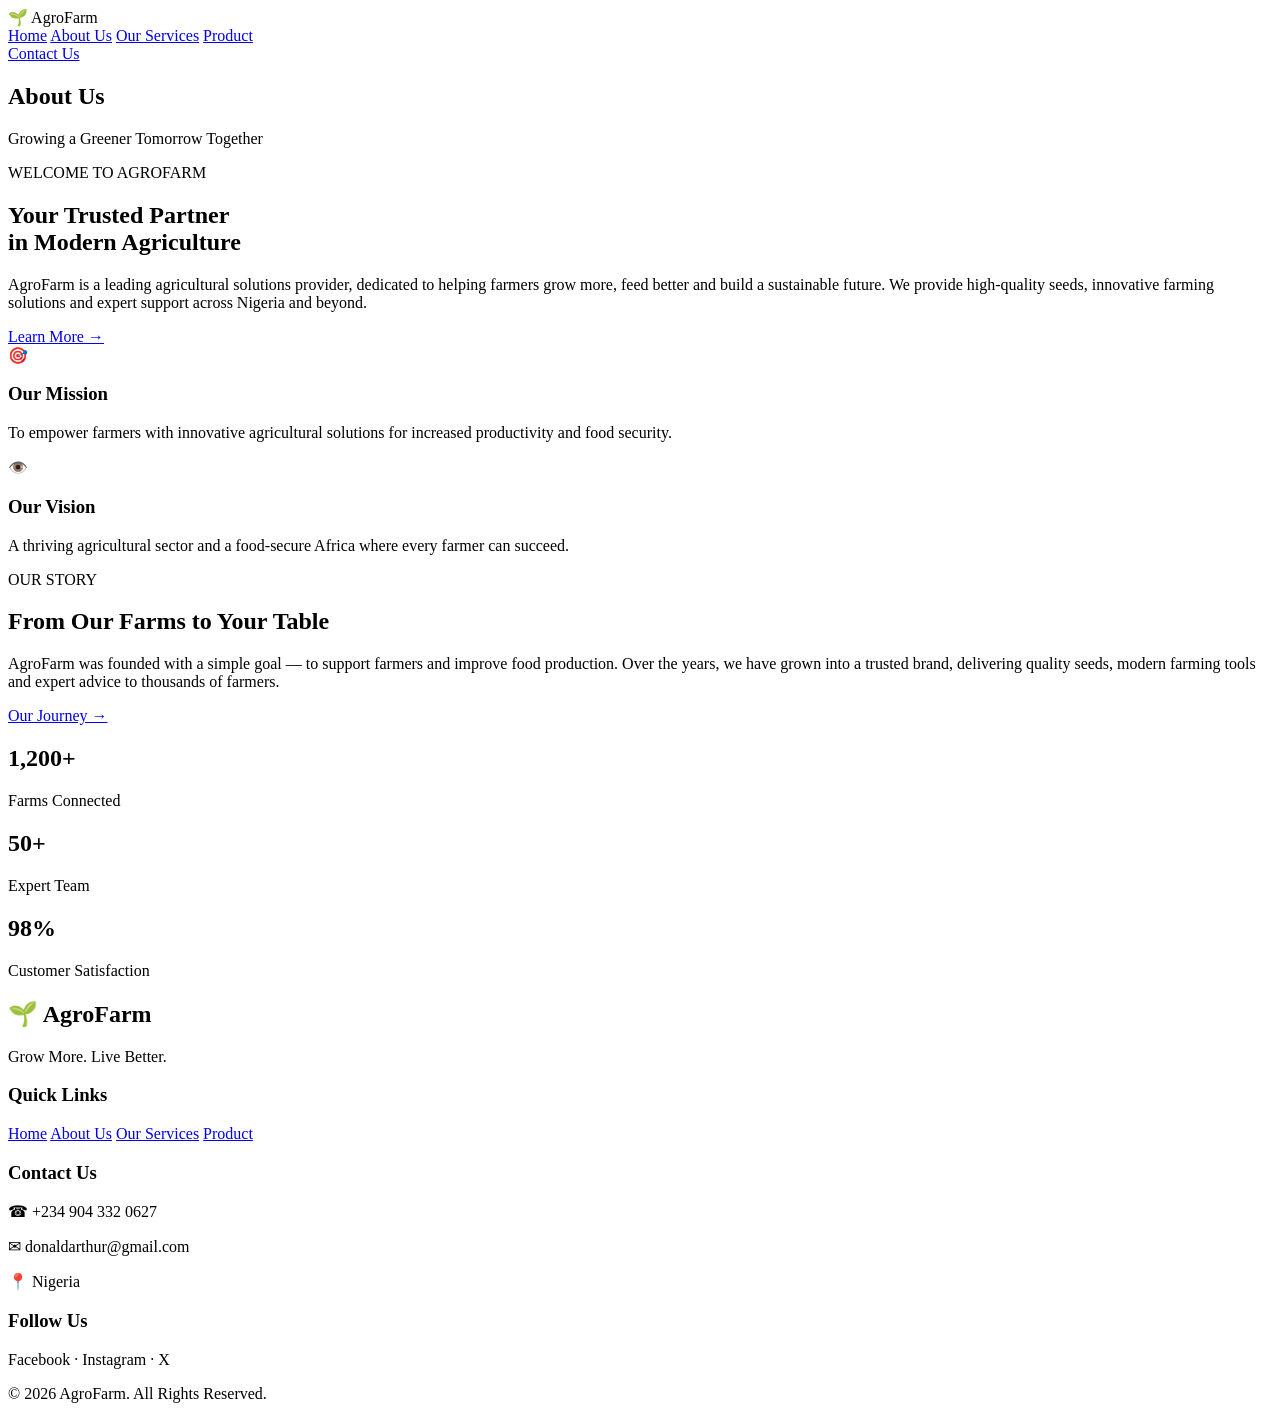
==== Aboutus.html @ b98b08c4 "made modifications" ====
<!DOCTYPE html>
<html lang="en">
<head>
    <meta charset="UTF-8">
    <meta name="viewport" content="width=device-width, initial-scale=1.0">
    <title>About Us - AgroFarm</title>
    <link rel="stylesheet" href="AboutUs.css">
    <script src="/AboutUs.js" defer></script>
</head>
<body>
    <nav class="navbar">
        <div class="logo">🌱 AgroFarm</div>

        <div class="nav-links">
            <a href="index.html">Home</a>
            <a href="About us.html" class="active">About Us</a>
            <a href="/OurServices.html Services.html">Our Services</a>
            <a href="Product.html">Product</a>
        </div>

        <a href="#contact" class="contact-btn">Contact Us</a>
    </nav>
    <section class="hero">
        <div class="hero-content">
            <h1>About <span>Us</span></h1>
            <p>Growing a Greener Tomorrow Together</p>
        </div>
    </section>
    <section class="about-intro">

        <div class="intro-text">
            <span class="small-title">WELCOME TO AGROFARM</span>

            <h2>Your Trusted Partner<br>
            in Modern Agriculture</h2>

            <p>
                AgroFarm is a leading agricultural solutions provider,
                dedicated to helping farmers grow more, feed better
                and build a sustainable future. We provide high-quality
                seeds, innovative farming solutions and expert support
                across Nigeria and beyond.
            </p>

            <a href="#story" class="green-btn">Learn More →</a>
        </div>

        <div class="intro-image"></div>

    </section>

    <!-- MISSION AND VISION -->
    <section class="mission-section">

        <div class="mission-card">
            <div class="mission-icon">🎯</div>
            <div>
                <h3>Our Mission</h3>
                <p>
                    To empower farmers with innovative agricultural
                    solutions for increased productivity and food security.
                </p>
            </div>
        </div>

        <div class="mission-card">
            <div class="mission-icon">👁️</div>
            <div>
                <h3>Our Vision</h3>
                <p>
                    A thriving agricultural sector and a food-secure
                    Africa where every farmer can succeed.
                </p>
            </div>
        </div>

    </section>

    <!-- OUR STORY -->
    <section class="story-section" id="story">

        <div class="story-text">
            <span class="small-title">OUR STORY</span>

            <h2>From Our Farms to Your Table</h2>

            <p>
                AgroFarm was founded with a simple goal — to support
                farmers and improve food production. Over the years,
                we have grown into a trusted brand, delivering quality
                seeds, modern farming tools and expert advice to
                thousands of farmers.
            </p>

            <a href="services.html" class="green-btn">
                Our Journey →
            </a>
        </div>

        <div class="story-image"></div>

    </section>

    <!-- STATISTICS -->
    <section class="stats">

        <div class="stat">
            <h2>1,200+</h2>
            <p>Farms Connected</p>
        </div>

        <div class="stat">
            <h2>50+</h2>
            <p>Expert Team</p>
        </div>

        <div class="stat">
            <h2>98%</h2>
            <p>Customer Satisfaction</p>
        </div>

    </section>

    <!-- FOOTER -->
    <footer id="contact">

        <div class="footer-brand">
            <h2>🌱 AgroFarm</h2>
            <p>Grow More. Live Better.</p>
        </div>

        <div>
            <h3>Quick Links</h3>
            <a href="index.html">Home</a>
            <a href="about.html">About Us</a>
            <a href="services.html">Our Services</a>
            <a href="product.html">Product</a>
        </div>

        <div>
            <h3>Contact Us</h3>
            <p>☎ +234 904 332 0627</p>
            <p>✉ donaldarthur@gmail.com</p>
            <p>📍 Nigeria</p>
        </div>

        <div>
            <h3>Follow Us</h3>
            <p>Facebook · Instagram · X</p>
        </div>

        <div class="copyright">
            © 2026 AgroFarm. All Rights Reserved.
        </div>

    </footer>

</body>
</html>
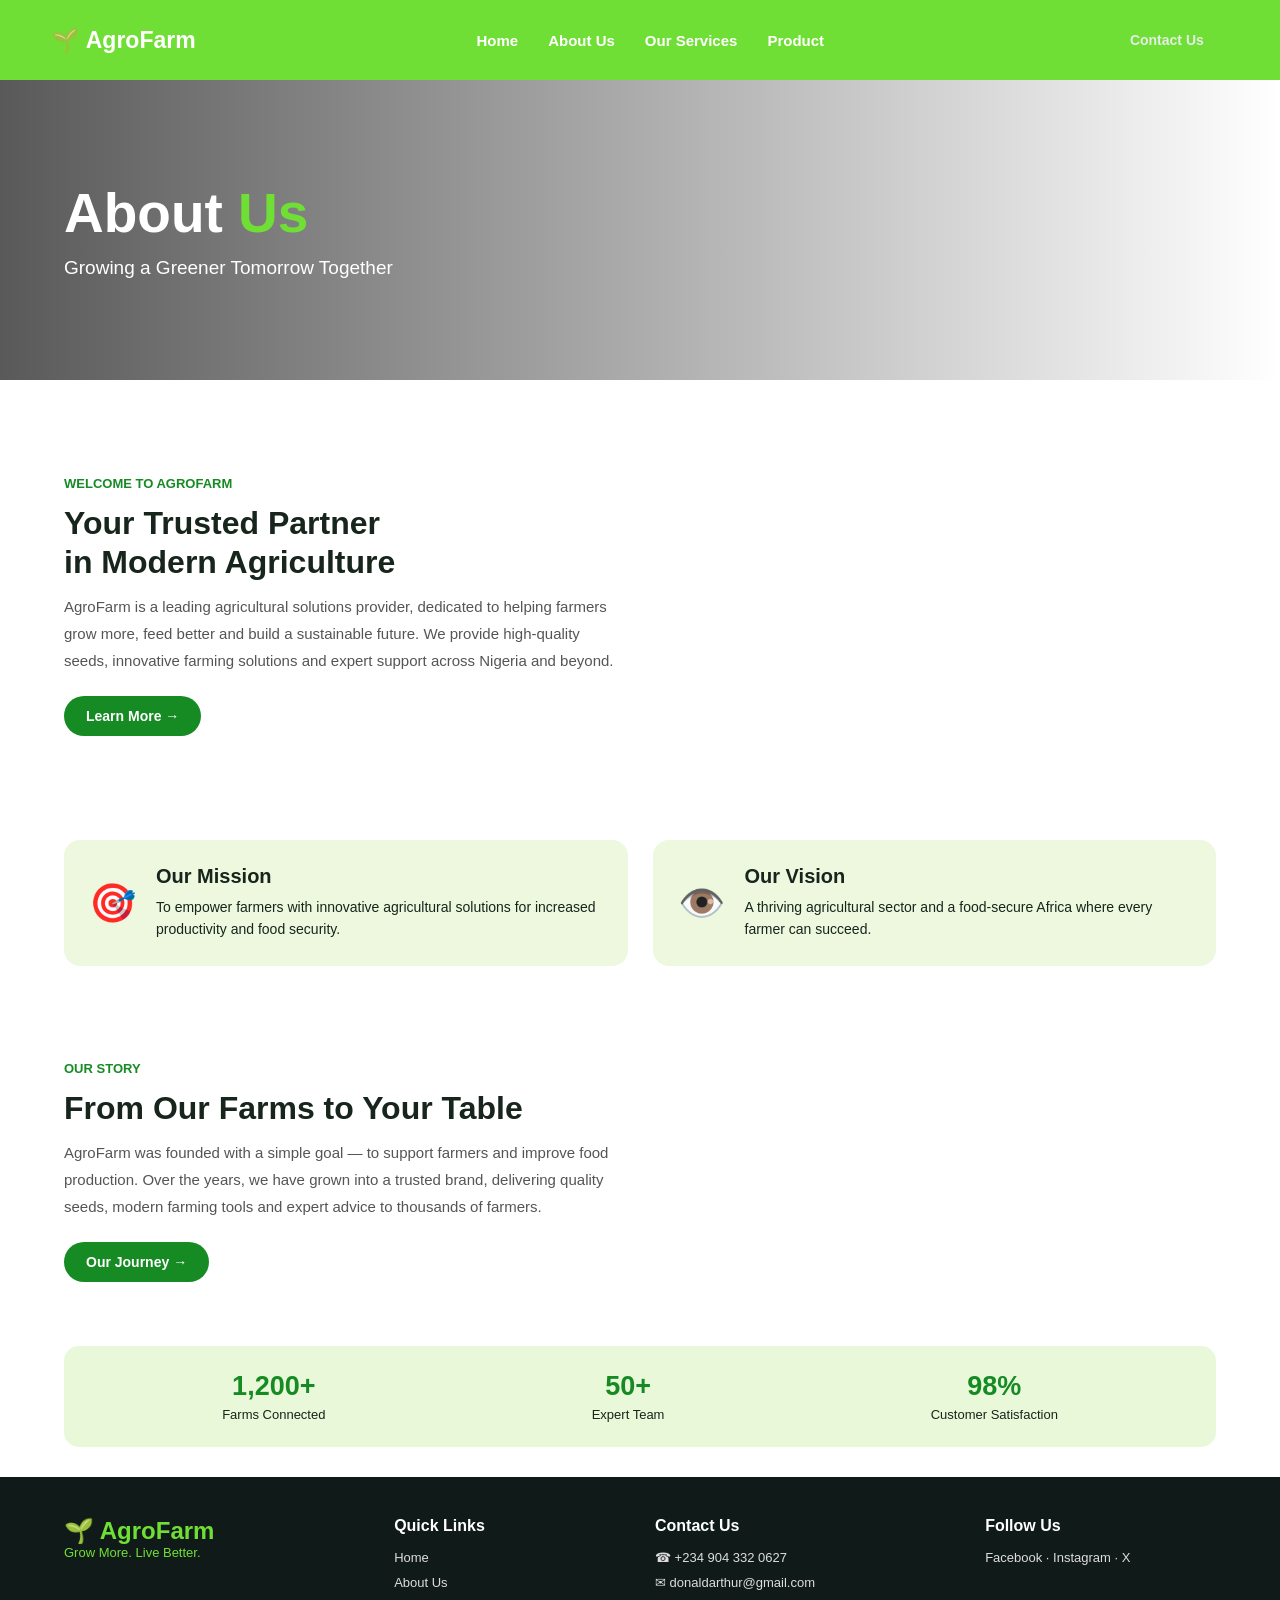
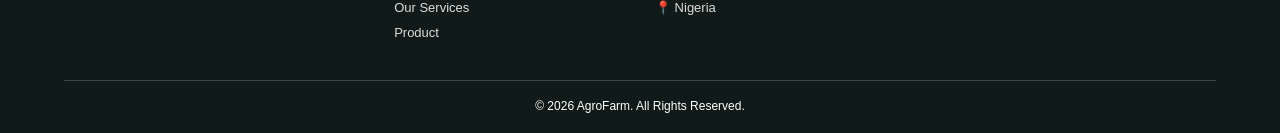
==== commit a090bd1f: "track all recent changes made to this project" ====
--- a/Aboutus.html
+++ b/Aboutus.html
@@ -5,8 +5,8 @@
     <meta charset="UTF-8">
     <meta name="viewport" content="width=device-width, initial-scale=1.0">
     <title>About Us - AgroFarm</title>
-    <link rel="stylesheet" href="AboutUs.css">
-    <script src="/AboutUs.js" defer></script>
+    <link rel="stylesheet" href="Aboutus.css">
+    <script src="Aboutus.js" defer></script>
 </head>
 <body>
     <nav class="navbar">
@@ -14,8 +14,8 @@
 
         <div class="nav-links">
             <a href="index.html">Home</a>
-            <a href="About us.html" class="active">About Us</a>
-            <a href="/OurServices.html Services.html">Our Services</a>
+            <a href="Aboutus.html" class="active">About Us</a>
+            <a href="OurServices.html">Our Services</a>
             <a href="Product.html">Product</a>
         </div>
 
--- a/Aboutus.css
+++ b/Aboutus.css
@@ -0,0 +1,310 @@
+
+* {
+    margin: 0;
+    padding: 0;
+    box-sizing: border-box;
+}
+
+body {
+    font-family: Arial, sans-serif;
+    background: #ffffff;
+    color: #17251c;
+}
+a {
+    text-decoration: none;
+}
+.navbar {
+     width: 100%;
+    min-height: 80px;
+    padding: 15px 4%;
+    background: #70df35;
+
+    display: flex;
+    align-items: center;
+    justify-content: space-between;
+}
+
+.logo {
+    color: white;
+    font-size: 23px;
+    font-weight: bold;
+}
+
+.nav-links {
+    display: flex;
+    gap: 30px;
+}
+
+.nav-links a {
+    color: white;
+    font-size: 15px;
+    font-weight: 700;
+    transition: .3s;
+}
+
+.nav-links a:hover {
+    border-bottom: 2px solid white;
+    padding-bottom: 3px;
+    color: #baff73;
+}
+
+.contact-btn {
+    color: #e5ebe6;
+    padding: 13px 25px;
+    border-radius: 30px;
+    font-size: 14px;
+    font-weight: bold;
+    transition: .3s;
+}
+.contact-btn:hover {
+    background: #0d6818;
+    color: #baff73;
+}
+
+
+/* HERO */
+.hero {
+    height: 300px;
+    background:
+    linear-gradient(90deg, rgba(0,0,0,.65), transparent),
+    url("https://images.unsplash.com/photo-1500382017468-9049fed747ef")
+    center/cover;
+    display: flex;
+    align-items: center;
+    padding: 5%;
+}
+
+.hero-content h1 {
+    color: white;
+    font-size: 55px;
+    margin-bottom: 12px;
+}
+
+.hero-content h1 span {
+    color: #70df35;
+}
+
+.hero-content p {
+    color: white;
+    font-size: 19px;
+}
+
+/* INTRO */
+.about-intro {
+    padding: 65px 5%;
+    display: grid;
+    grid-template-columns: 1fr 1fr;
+    gap: 35px;
+    align-items: center;
+}
+
+.small-title {
+    color: #168b24;
+    font-size: 13px;
+    font-weight: bold;
+}
+
+.intro-text h2,
+.story-text h2 {
+    font-size: 32px;
+    margin: 12px 0;
+    line-height: 1.2;
+}
+
+.intro-text p,
+.story-text p {
+    font-size: 15px;
+    line-height: 1.8;
+    color: #555;
+    margin-bottom: 22px;
+}
+
+.intro-image {
+    height: 320px;
+    border-radius: 18px;
+    background: url("https://images.unsplash.com/photo-1500382017468-9049fed747ef")
+    center/cover;
+}
+
+.green-btn {
+    display: inline-block;
+    background: #168b24;
+    color: white;
+    padding: 12px 22px;
+    text-decoration: none;
+    border-radius: 30px;
+    font-size: 14px;
+    font-weight: bold;
+}
+
+.green-btn:hover {
+    background: #0d6818;
+}
+
+/* MISSION AND VISION */
+.mission-section {
+    padding: 10px 5% 45px;
+    display: grid;
+    grid-template-columns: 1fr 1fr;
+    gap: 25px;
+}
+
+.mission-card {
+    background: #edf8df;
+    padding: 25px;
+    border-radius: 16px;
+    display: flex;
+    gap: 20px;
+    align-items: center;
+}
+
+.mission-icon {
+    font-size: 38px;
+}
+
+.mission-card h3 {
+    margin-bottom: 8px;
+    font-size: 20px;
+}
+
+.mission-card p {
+    font-size: 14px;
+    line-height: 1.6;
+}
+
+/* STORY */
+.story-section {
+    padding: 30px 5% 45px;
+    display: grid;
+    grid-template-columns: 1fr 1fr;
+    align-items: center;
+    gap: 35px;
+}
+
+.story-image {
+    height: 260px;
+    border-radius: 18px;
+    background: url("https://images.unsplash.com/photo-1499529112087-3cb3b73cec95")
+    center/cover;
+}
+
+/* STATISTICS */
+.stats {
+    margin: 0 5% 30px;
+    padding: 25px;
+    background: #e9f8d9;
+    border-radius: 15px;
+    display: flex;
+    justify-content: space-around;
+    text-align: center;
+}
+
+.stat h2 {
+    color: #168b24;
+    font-size: 27px;
+}
+
+.stat p {
+    font-size: 13px;
+    margin-top: 5px;
+}
+
+/* FOOTER */
+footer {
+    background: #101b19;
+    color: white;
+    padding: 40px 5% 20px;
+    display: grid;
+    grid-template-columns: 1.3fr 1fr 1.3fr 1fr;
+    gap: 30px;
+}
+
+footer h3 {
+    margin-bottom: 15px;
+    font-size: 16px;
+}
+
+footer a {
+    display: block;
+    color: #ddd;
+    text-decoration: none;
+    margin-bottom: 10px;
+    font-size: 13px;
+}
+
+footer p {
+    color: #ddd;
+    font-size: 13px;
+    margin-bottom: 10px;
+}
+
+.footer-brand h2 {
+    color: #70df35;
+}
+
+.footer-brand p {
+    color: #70df35;
+}
+
+.copyright {
+    grid-column: 1 / -1;
+    border-top: 1px solid #444;
+    padding-top: 18px;
+    font-size: 12px;
+    text-align: center;
+}
+
+/* MOBILE RESPONSIVENESS */
+@media (max-width: 768px) {
+
+    .navbar {
+        flex-direction: column;
+        gap: 20px;
+    }
+
+    .nav-links {
+        gap: 15px;
+        flex-wrap: wrap;
+        justify-content: center;
+    }
+
+    .nav-links a {
+        font-size: 13px;
+    }
+
+    .hero {
+        height: 230px;
+    }
+
+    .hero-content h1 {
+        font-size: 38px;
+    }
+
+    .about-intro,
+    .story-section {
+        grid-template-columns: 1fr;
+    }
+
+    .intro-image {
+        height: 250px;
+    }
+
+    .mission-section {
+        grid-template-columns: 1fr;
+    }
+
+    .stats {
+        flex-direction: column;
+        gap: 25px;
+    }
+
+    footer {
+        grid-template-columns: 1fr 1fr;
+    }
+}
+
+@media (max-width: 450px) {
+    footer {
+        grid-template-columns: 1fr;
+    }
+}
